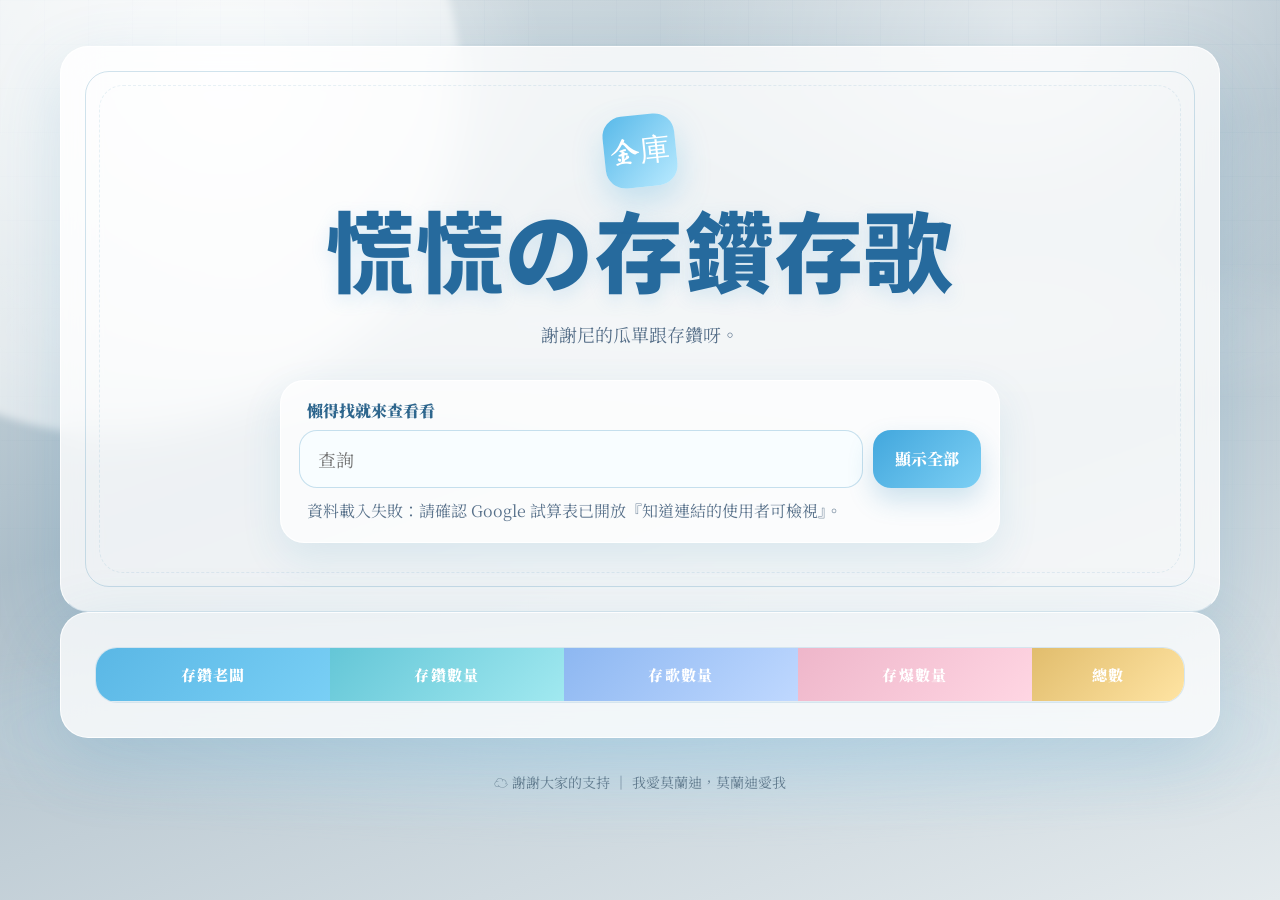
==== index.html @ 6838dc83 "Update index.html" ====
<!doctype html>
<html lang="zh-Hant">

<head>

 <meta charset="utf-8" />

 <meta name="viewport" content="width=device-width, initial-scale=1" />

 <title>慌慌の存鑽存</title>

 <meta name="description" content="慌慌の存鑽存歌查詢頁，只呈現 Google 試算表 A～E 欄資料。" />

 <link rel="preconnect" href="https://fonts.googleapis.com">

 <link rel="preconnect" href="https://fonts.gstatic.com" crossorigin>

 <link href="https://fonts.googleapis.com/css2?family=Ma+Shan+Zheng&family=Noto+Sans+TC:wght@500;700;900&family=Noto+Serif+TC:wght@500;700;900&display=swap" rel="stylesheet">
 <link rel="stylesheet" href="style.css" />
<link rel="icon" type="image/svg+xml" href='data:image/svg+xml,<svg xmlns="http://www.w3.org/2000/svg" viewBox="0 0 100 100"><text y="0.9em" font-size="90">🌸</text></svg>'>

</head>

<body>

 <div class="sky-glow"></div>

 <div class="mist mist-a"></div>

 <div class="mist mist-b"></div>

 <div class="floating-icons" aria-hidden="true">

 <span style="--x:8%; --delay:0s; --duration:13s;">☁️</span>

 <span style="--x:18%; --delay:2s; --duration:16s;"></span>
 <span style="--x:31%; --delay:5s; --duration:18s;">✦</span>

 <span style="--x:49%; --delay:1s; --duration:14s;"></span>

 <span style="--x:64%; --delay:4s; --duration:17s;">️</span>

 <span style="--x:80%; --delay:3s; --duration:15s;">☁️</span>

 <span style="--x:92%; --delay:6s; --duration:19s;">✧</span>

 </div>

 <main class="page-shell">

 <section class="hero panel">

 <div class="seal">金庫</div>

 <p class="eyebrow"></p>

 <h1>慌慌の存鑽存歌</h1>

 <p class="subtitle">謝謝尼的瓜單跟存鑽呀。</p>
 <div class="search-card" role="search">

 <label for="searchInput">懶得找就來查看看</label>

 <div class="search-row">

 <input id="searchInput" type="search" autocomplete="off" placeholder="查詢" />

 <button id="clearBtn" type="button">顯示全部</button>

 </div>

 <p id="resultText" class="result-text">資料載入中…</p>

 </div>

 </section>

 <section class="panel content-panel" aria-label="存鑽資料查詢結果">

 <div class="table-wrap">

 <table>

 <thead id="tableHead"></thead>

 <tbody id="tableBody"></tbody>

 </table>

 </div>
 </section>

 </main>

 <footer>

 <span>☁️ 謝謝大家的支持</span>

 <span>｜</span>

 <span>我愛莫蘭迪，莫蘭迪愛我</span>

 </footer>

 <script src="script.js"></script>

</body>

</html>
---- style.css ----
:root {
 --sky-50: #f4fbff;
 --sky-100: #e8f7ff;
 --sky-200: #c9ecff;
 --sky-300: #8ed6f7;
 --sky-500: #3da5d9;
 --ink: #27445c;
 --ink-soft: #58718a;
 --paper: rgba(255, 255, 255, 0.78);
 --paper-solid: #fbfdff;
 --line: rgba(85, 151, 189, 0.22);
 --shadow: 0 24px 70px rgba(61, 137, 180, 0.19);
 --radius: 28px;
}

* { box-sizing: border-box; }
html { scroll-behavior: smooth; }

body {
 margin: 0;
 min-height: 100vh;
 color: var(--ink);
 font-family: "Noto Serif TC", "DFKai-SB", "KaiTi", serif;
 background:
  radial-gradient(circle at 18% 10%, rgba(255,255,255,0.82), rgba(255,255,255,0) 24%),
  radial-gradient(circle at 80% 3%, rgba(255,255,255,0.58), rgba(255,255,255,0) 27%),
  linear-gradient(160deg, #dbe4e8 0%, #aebfca 42%, #e4eaed 100%);
 overflow-x: hidden;
}

body::before {
 content: "";
 position: fixed;
 inset: 0;
 pointer-events: none;
 background-image:
  linear-gradient(rgba(45, 111, 150, 0.05) 1px, transparent 1px),
  linear-gradient(90deg, rgba(45, 111, 150, 0.035) 1px, transparent 1px);
 background-size: 44px 44px;
 mask-image: linear-gradient(to bottom, rgba(0,0,0,0.55), transparent 78%);
}

.sky-glow {
 position: fixed;
 width: 54vw;
 height: 54vw;
 left: -18vw;
 top: -20vw;
 border-radius: 50%;
 background: rgba(255, 255, 255, 0.58);
 filter: blur(4px);
 pointer-events: none;
}

.mist {
 position: fixed;
 left: -15%;
 right: -15%;
 height: 220px;
 border-radius: 50%;
 pointer-events: none;
 filter: blur(10px);
 opacity: .55;
 animation: drift 18s ease-in-out infinite alternate;
}

.mist-a { top: 220px; background: radial-gradient(ellipse, rgba(255,255,255,.75), transparent 68%); }
.mist-b { bottom: 60px; background: radial-gradient(ellipse, rgba(189,232,255,.65), transparent 70%); animation-duration: 24s; }

@keyframes drift {
 from { transform: translateX(-3%) translateY(0); }
 to { transform: translateX(5%) translateY(-18px); }
}

.floating-icons {
 position: fixed;
 inset: 0;
 pointer-events: none;
 overflow: hidden;
 z-index: 1;
}

.floating-icons span {
 position: absolute;
 left: var(--x);
 bottom: -80px;
 font-size: clamp(22px, 3vw, 42px);
 opacity: .38;
 animation: floatUp var(--duration) linear infinite;
 animation-delay: var(--delay);
}

@keyframes floatUp {
 0% { transform: translateY(0) rotate(0deg); opacity: 0; }
 12% { opacity: .38; }
 70% { opacity: .34; }
 100% { transform: translateY(-115vh) rotate(28deg); opacity: 0; }
}

.page-shell {
 position: relative;
 z-index: 2;
 width: min(1160px, calc(100% - 32px));
 margin: 0 auto;
 padding: 46px 0 34px;
}

.panel {
 background: var(--paper);
 backdrop-filter: blur(18px);
 border: 1px solid rgba(255,255,255,.86);
 box-shadow: var(--shadow);
 border-radius: var(--radius);
}

.hero {
 min-height: 390px;
 padding: clamp(30px, 6vw, 68px);
 position: relative;
 overflow: hidden;
 text-align: center;
 border-bottom: 1px solid rgba(38, 123, 177, .13);
}

.hero::before,
.hero::after {
 content: "";
 position: absolute;
 inset: 24px;
 border: 1px solid rgba(65, 139, 181, .24);
 border-radius: 24px;
 pointer-events: none;
}

.hero::after {
 inset: 38px;
 border-style: dashed;
 opacity: .5;
}

.seal {
 width: 72px;
 height: 72px;
 margin: 0 auto 12px;
 display: grid;
 place-items: center;
 border-radius: 20px;
 background: linear-gradient(135deg, #58b9e9, #b9eaff);
 color: #fff;
 font-family: "Ma Shan Zheng", "DFKai-SB", serif;
 font-size: 30px;
 box-shadow: 0 14px 32px rgba(61, 165, 217, .26);
 transform: rotate(-6deg);
}

.eyebrow {
 margin: 0 0 10px;
 letter-spacing: .18em;
 text-transform: uppercase;
 font-size: 12px;
 color: #4b91bd;
 font-weight: 700;
}

h1, h2 {
 margin: 0;
 font-family: "Noto Sans TC", "Noto Serif TC", "Microsoft JhengHei", sans-serif;
 letter-spacing: .03em;
 font-weight: 800;
}

h1 {
 font-size: clamp(42px, 7.6vw, 88px);
 line-height: 1.12;
 color: #266a9d;
 font-weight: 900;
 letter-spacing: .02em;
 text-shadow: 0 6px 18px rgba(77, 159, 210, .18);
}

h2 { font-size: clamp(32px, 4vw, 52px); color: #2d719d; }

.subtitle {
 margin: 20px auto 0;
 max-width: 680px;
 color: var(--ink-soft);
 font-size: 18px;
 line-height: 1.8;
}

.search-card {
 width: min(720px, 100%);
 margin: 30px auto 0;
 padding: 18px;
 border-radius: 24px;
 background: rgba(255, 255, 255, .72);
 border: 1px solid rgba(255, 255, 255, .9);
 box-shadow: 0 15px 40px rgba(49, 136, 185, .12);
 text-align: left;
}

.search-card label {
 display: block;
 margin: 0 0 8px 8px;
 font-weight: 900;
 color: #2e668d;
}

.search-row {
 display: grid;
 grid-template-columns: 1fr auto;
 gap: 10px;
}

input[type="search"] {
 width: 100%;
 border: 1px solid rgba(65, 145, 190, .28);
 background: rgba(248, 253, 255, .94);
 color: var(--ink);
 font: inherit;
 font-size: 18px;
 border-radius: 18px;
 padding: 15px 18px;
 outline: none;
 transition: .2s ease;
}

input[type="search"]:focus {
 border-color: rgba(33, 132, 193, .72);
 box-shadow: 0 0 0 4px rgba(96, 184, 235, .20);
}

button {
 border: 0;
 border-radius: 18px;
 padding: 0 22px;
 font: inherit;
 font-weight: 900;
 color: white;
 cursor: pointer;
 background: linear-gradient(135deg, #42a7dd, #7ccff4);
 box-shadow: 0 12px 26px rgba(38, 130, 184, .22);
 transition: transform .2s ease, box-shadow .2s ease;
}

button:hover { transform: translateY(-2px); box-shadow: 0 16px 32px rgba(38, 130, 184, .28); }

.result-text { margin: 10px 8px 0; color: var(--ink-soft); line-height: 1.6; }

.sheet-actions {
 margin: 8px 8px 0;
 color: var(--ink-soft);
 line-height: 1.6;
 font-size: 15px;
}

.sheet-actions a {
 color: #1f79b0;
 font-weight: 900;
 text-decoration: none;
 border-bottom: 1px solid rgba(31, 121, 176, .35);
}
.sheet-actions a:hover { border-bottom-color: rgba(31, 121, 176, .9); }

.summary-grid {
 display: grid;
 grid-template-columns: repeat(5, 1fr);
 gap: 14px;
 margin: 18px 0;
}

.summary-card {
 position: relative;
 overflow: hidden;
 padding: 20px 18px;
 border-radius: 24px;
 background: rgba(255, 255, 255, .72);
 border: 1px solid rgba(255,255,255,.9);
 box-shadow: 0 16px 46px rgba(61, 137, 180, .13);
}

.summary-card::after {
 content: "";
 position: absolute;
 width: 82px;
 height: 82px;
 right: -22px;
 top: -28px;
 background: var(--accent, #c9ecff);
 border-radius: 50%;
 opacity: .38;
}

.summary-card .label { color: var(--ink-soft); font-size: 13px; font-weight: 900; }
.summary-card .value { margin-top: 6px; font-size: clamp(24px, 3vw, 34px); font-weight: 900; color: #225e8e; }

.content-panel { padding: clamp(20px, 4vw, 34px); }

.section-head {
 display: flex;
 align-items: end;
 justify-content: space-between;
 gap: 20px;
 margin-bottom: 20px;
}
.source-note { color: var(--ink-soft); margin: 0; }

.table-wrap {
 overflow-x: auto;
 border-radius: 22px;
 border: 1px solid var(--line);
 background: rgba(255,255,255,.58);
}

table {
 width: 100%;
 border-collapse: collapse;
 min-width: 760px;
}

th, td {
 padding: 16px 14px;
 text-align: center;
 border-bottom: 1px solid rgba(72, 139, 180, .13);
}

th {
 font-size: 15px;
 letter-spacing: .08em;
 color: #fff;
 font-weight: 900;
 white-space: nowrap;
}
td { font-size: 17px; color: #2d4d65; }

tbody tr:hover { background: rgba(231, 248, 255, .58); }

.col-name { background: linear-gradient(135deg, #5ab7e5, #79cff5); }
.col-diamond { background: linear-gradient(135deg, #64c6d7, #a1e9f0); }
.col-song { background: linear-gradient(135deg, #8db7f1, #bfd8ff); }
.col-bomb { background: linear-gradient(135deg, #eeb6ca, #ffd6e3); }
.col-total { background: linear-gradient(135deg, #e1bd6d, #ffe4a3); }

.name-cell { font-weight: 900; color: #205b84; }
.empty-state {
 grid-column: 1 / -1;
 text-align: center;
 padding: 36px 16px;
 color: var(--ink-soft);
 border: 1px dashed rgba(64, 142, 190, .35);
 border-radius: 24px;
 background: rgba(255,255,255,.45);
}

footer {
 position: relative;
 z-index: 2;
 width: min(1160px, calc(100% - 32px));
 margin: 0 auto 30px;
 text-align: center;
 color: rgba(39, 68, 92, .62);
 font-size: 14px;
}

@media (max-width: 920px) {
 .summary-grid { grid-template-columns: repeat(2, 1fr); }
 .section-head { align-items: flex-start; flex-direction: column; }
}

@media (max-width: 640px) {
 .page-shell { width: min(100% - 20px, 1160px); padding-top: 18px; }
 .hero { padding: 28px 18px; }
 .search-row { grid-template-columns: 1fr; }
 button { min-height: 52px; }
 .summary-grid { grid-template-columns: 1fr; }
 th, td { padding: 13px 10px; }
}

/* 增加更多漂浮圖示效果 */
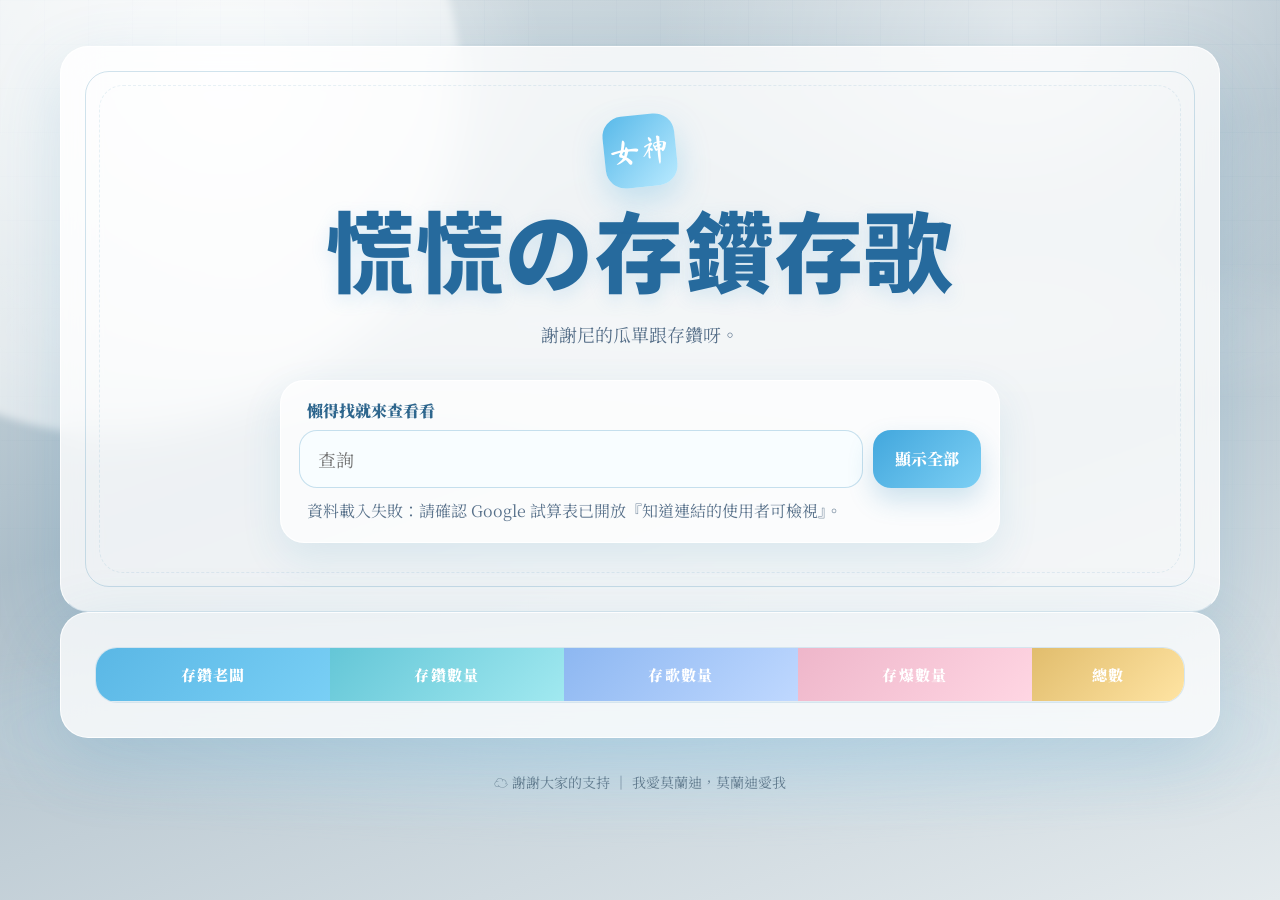
==== commit c1179bca: "Update index.html" ====
--- a/index.html
+++ b/index.html
@@ -7,7 +7,7 @@
 
  <meta name="viewport" content="width=device-width, initial-scale=1" />
 
- <title>慌慌の存鑽存</title>
+ <title>慌慌の存鑽與存歌</title>
 
  <meta name="description" content="慌慌の存鑽存歌查詢頁，只呈現 Google 試算表 A～E 欄資料。" />
 
@@ -50,7 +50,7 @@
 
  <section class="hero panel">
 
- <div class="seal">金庫</div>
+ <div class="seal">女神</div>
 
  <p class="eyebrow"></p>
 
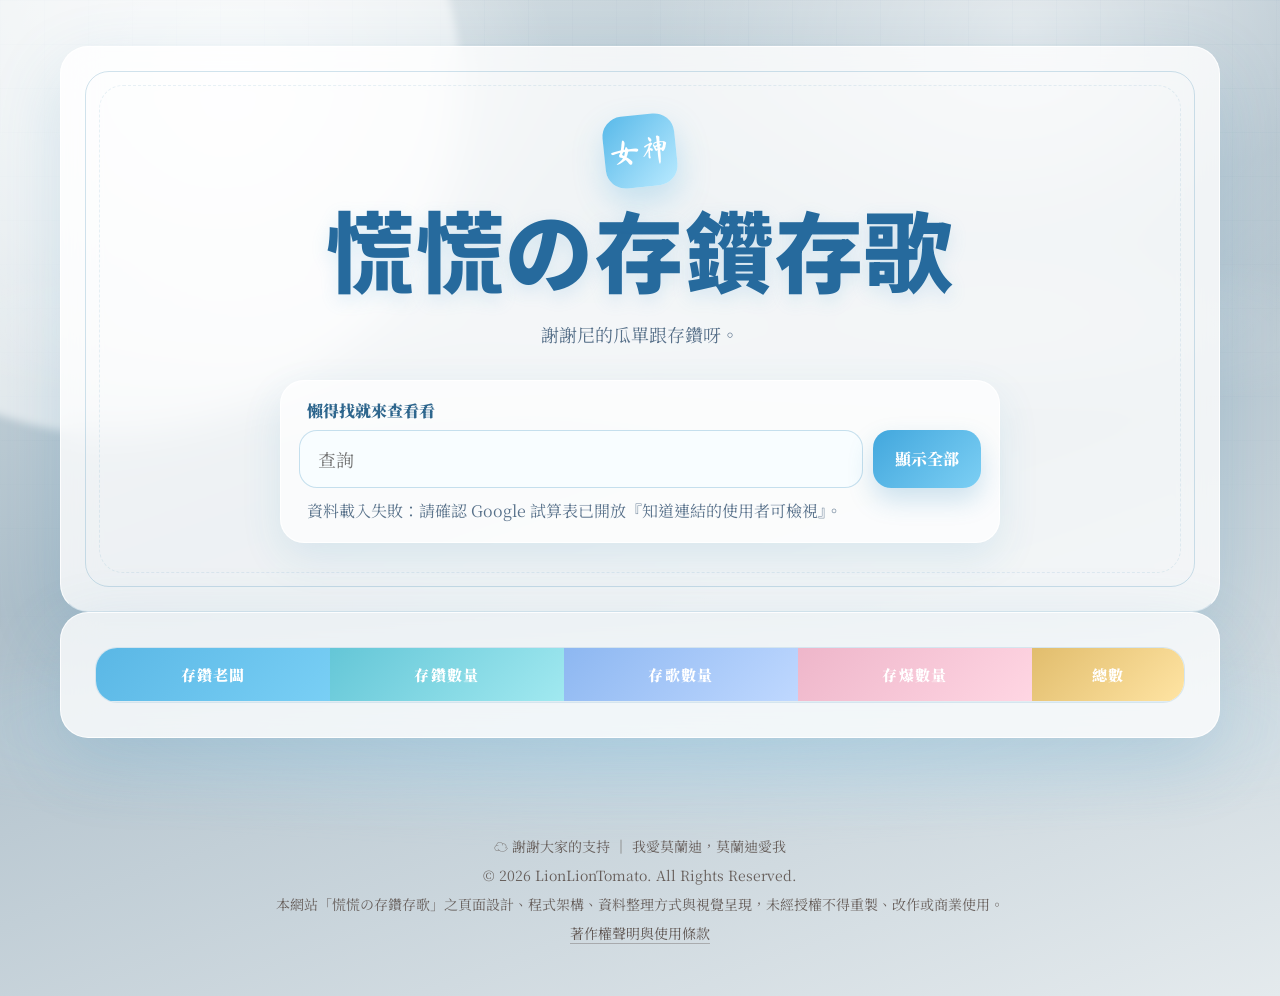
==== commit c10543e8: "Update index.html" ====
--- a/index.html
+++ b/index.html
@@ -2,108 +2,99 @@
 <html lang="zh-Hant">
 
 <head>
+  <meta charset="utf-8" />
+  <meta name="viewport" content="width=device-width, initial-scale=1" />
+  <title>慌慌の存鑽與存歌</title>
+  <meta name="description" content="慌慌の存鑽存歌查詢頁，只呈現 Google 試算表 A～E 欄資料。" />
 
- <meta charset="utf-8" />
+  <link rel="preconnect" href="https://fonts.googleapis.com">
+  <link rel="preconnect" href="https://fonts.gstatic.com" crossorigin>
+  <link href="https://fonts.googleapis.com/css2?family=Ma+Shan+Zheng&family=Noto+Sans+TC:wght@500;700;900&family=Noto+Serif+TC:wght@500;700;900&display=swap" rel="stylesheet">
+  <link rel="stylesheet" href="style.css" />
+  <link rel="icon" type="image/svg+xml" href='data:image/svg+xml,<svg xmlns="http://www.w3.org/2000/svg" viewBox="0 0 100 100"><text y="0.9em" font-size="90">🌸</text></svg>'>
 
- <meta name="viewport" content="width=device-width, initial-scale=1" />
+  <style>
+    .site-footer{
+      position:relative;
+      z-index:2;
+      max-width:980px;
+      margin:36px auto 24px;
+      padding:22px 18px;
+      text-align:center;
+      font-family:"Noto Serif TC","Noto Sans TC",serif;
+      color:rgba(92,82,78,.9);
+      font-size:14px;
+      line-height:1.8;
+    }
 
- <title>慌慌の存鑽與存歌</title>
+    .site-footer p{
+      margin:4px 0;
+    }
 
- <meta name="description" content="慌慌の存鑽存歌查詢頁，只呈現 Google 試算表 A～E 欄資料。" />
+    .site-footer a{
+      color:rgba(92,82,78,.98);
+      text-decoration:none;
+      border-bottom:1px solid rgba(92,82,78,.35);
+    }
 
- <link rel="preconnect" href="https://fonts.googleapis.com">
-
- <link rel="preconnect" href="https://fonts.gstatic.com" crossorigin>
-
- <link href="https://fonts.googleapis.com/css2?family=Ma+Shan+Zheng&family=Noto+Sans+TC:wght@500;700;900&family=Noto+Serif+TC:wght@500;700;900&display=swap" rel="stylesheet">
- <link rel="stylesheet" href="style.css" />
-<link rel="icon" type="image/svg+xml" href='data:image/svg+xml,<svg xmlns="http://www.w3.org/2000/svg" viewBox="0 0 100 100"><text y="0.9em" font-size="90">🌸</text></svg>'>
-
+    .site-footer a:hover{
+      opacity:.75;
+    }
+  </style>
 </head>
 
 <body>
+  <div class="sky-glow"></div>
+  <div class="mist mist-a"></div>
+  <div class="mist mist-b"></div>
 
- <div class="sky-glow"></div>
+  <div class="floating-icons" aria-hidden="true">
+    <span style="--x:8%; --delay:0s; --duration:13s;">☁️</span>
+    <span style="--x:18%; --delay:2s; --duration:16s;">🌸</span>
+    <span style="--x:31%; --delay:5s; --duration:18s;">✦</span>
+    <span style="--x:49%; --delay:1s; --duration:14s;">♡</span>
+    <span style="--x:64%; --delay:4s; --duration:17s;">☁️</span>
+    <span style="--x:80%; --delay:3s; --duration:15s;">☁️</span>
+    <span style="--x:92%; --delay:6s; --duration:19s;">✧</span>
+  </div>
 
- <div class="mist mist-a"></div>
+  <main class="page-shell">
+    <section class="hero panel">
+      <div class="seal">女神</div>
+      <p class="eyebrow"></p>
+      <h1>慌慌の存鑽存歌</h1>
+      <p class="subtitle">謝謝尼的瓜單跟存鑽呀。</p>
 
- <div class="mist mist-b"></div>
+      <div class="search-card" role="search">
+        <label for="searchInput">懶得找就來查看看</label>
 
- <div class="floating-icons" aria-hidden="true">
+        <div class="search-row">
+          <input id="searchInput" type="search" autocomplete="off" placeholder="查詢" />
+          <button id="clearBtn" type="button">顯示全部</button>
+        </div>
 
- <span style="--x:8%; --delay:0s; --duration:13s;">☁️</span>
+        <p id="resultText" class="result-text">資料載入中…</p>
+      </div>
+    </section>
 
- <span style="--x:18%; --delay:2s; --duration:16s;"></span>
- <span style="--x:31%; --delay:5s; --duration:18s;">✦</span>
+    <section class="panel content-panel" aria-label="存鑽資料查詢結果">
+      <div class="table-wrap">
+        <table>
+          <thead id="tableHead"></thead>
+          <tbody id="tableBody"></tbody>
+        </table>
+      </div>
+    </section>
+  </main>
 
- <span style="--x:49%; --delay:1s; --duration:14s;"></span>
+  <footer class="site-footer">
+    <p>☁️ 謝謝大家的支持 ｜ 我愛莫蘭迪，莫蘭迪愛我</p>
+    <p>© 2026 LionLionTomato. All Rights Reserved.</p>
+    <p>本網站「慌慌の存鑽存歌」之頁面設計、程式架構、資料整理方式與視覺呈現，未經授權不得重製、改作或商業使用。</p>
+    <p><a href="copyright.html">著作權聲明與使用條款</a></p>
+  </footer>
 
- <span style="--x:64%; --delay:4s; --duration:17s;">️</span>
-
- <span style="--x:80%; --delay:3s; --duration:15s;">☁️</span>
-
- <span style="--x:92%; --delay:6s; --duration:19s;">✧</span>
-
- </div>
-
- <main class="page-shell">
-
- <section class="hero panel">
-
- <div class="seal">女神</div>
-
- <p class="eyebrow"></p>
-
- <h1>慌慌の存鑽存歌</h1>
-
- <p class="subtitle">謝謝尼的瓜單跟存鑽呀。</p>
- <div class="search-card" role="search">
-
- <label for="searchInput">懶得找就來查看看</label>
-
- <div class="search-row">
-
- <input id="searchInput" type="search" autocomplete="off" placeholder="查詢" />
-
- <button id="clearBtn" type="button">顯示全部</button>
-
- </div>
-
- <p id="resultText" class="result-text">資料載入中…</p>
-
- </div>
-
- </section>
-
- <section class="panel content-panel" aria-label="存鑽資料查詢結果">
-
- <div class="table-wrap">
-
- <table>
-
- <thead id="tableHead"></thead>
-
- <tbody id="tableBody"></tbody>
-
- </table>
-
- </div>
- </section>
-
- </main>
-
- <footer>
-
- <span>☁️ 謝謝大家的支持</span>
-
- <span>｜</span>
-
- <span>我愛莫蘭迪，莫蘭迪愛我</span>
-
- </footer>
-
- <script src="script.js"></script>
-
+  <script src="script.js"></script>
 </body>
 
 </html>
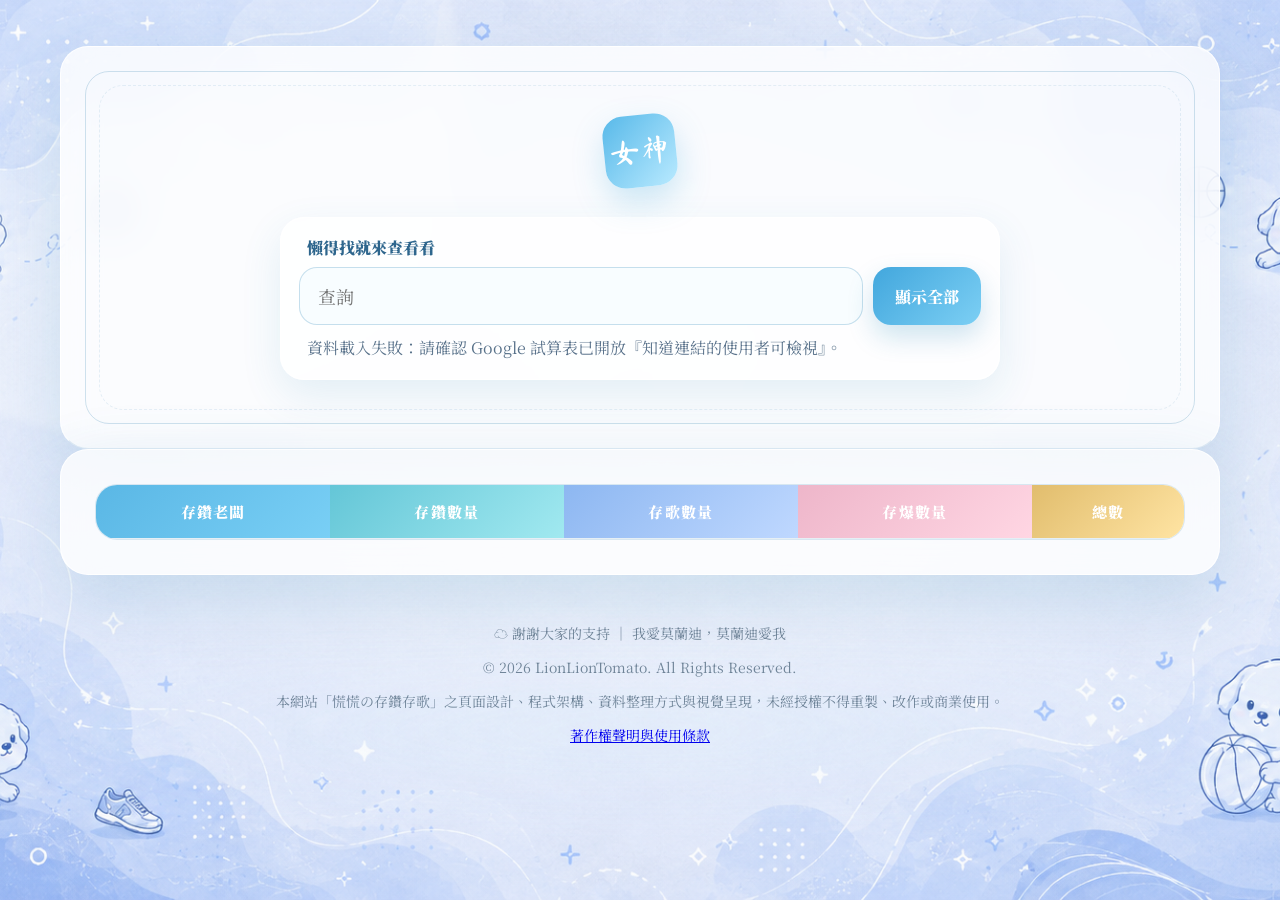
==== commit 1e820d20: "Update index.html" ====
--- a/index.html
+++ b/index.html
@@ -4,43 +4,14 @@
 <head>
   <meta charset="utf-8" />
   <meta name="viewport" content="width=device-width, initial-scale=1" />
-  <title>慌慌の存鑽與存歌</title>
+  <title>Loading...</title>
   <meta name="description" content="慌慌の存鑽存歌查詢頁，只呈現 Google 試算表 A～E 欄資料。" />
 
   <link rel="preconnect" href="https://fonts.googleapis.com">
   <link rel="preconnect" href="https://fonts.gstatic.com" crossorigin>
   <link href="https://fonts.googleapis.com/css2?family=Ma+Shan+Zheng&family=Noto+Sans+TC:wght@500;700;900&family=Noto+Serif+TC:wght@500;700;900&display=swap" rel="stylesheet">
-  <link rel="stylesheet" href="style.css" />
+  <link rel="stylesheet" href="style.css?v=20260625c" />
   <link rel="icon" type="image/svg+xml" href='data:image/svg+xml,<svg xmlns="http://www.w3.org/2000/svg" viewBox="0 0 100 100"><text y="0.9em" font-size="90">🌸</text></svg>'>
-
-  <style>
-    .site-footer{
-      position:relative;
-      z-index:2;
-      max-width:980px;
-      margin:36px auto 24px;
-      padding:22px 18px;
-      text-align:center;
-      font-family:"Noto Serif TC","Noto Sans TC",serif;
-      color:rgba(92,82,78,.9);
-      font-size:14px;
-      line-height:1.8;
-    }
-
-    .site-footer p{
-      margin:4px 0;
-    }
-
-    .site-footer a{
-      color:rgba(92,82,78,.98);
-      text-decoration:none;
-      border-bottom:1px solid rgba(92,82,78,.35);
-    }
-
-    .site-footer a:hover{
-      opacity:.75;
-    }
-  </style>
 </head>
 
 <body>
@@ -62,8 +33,9 @@
     <section class="hero panel">
       <div class="seal">女神</div>
       <p class="eyebrow"></p>
-      <h1>慌慌の存鑽存歌</h1>
-      <p class="subtitle">謝謝尼的瓜單跟存鑽呀。</p>
+
+      <h1 id="siteTitle"></h1>
+      <p id="siteSubtitle" class="subtitle"></p>
 
       <div class="search-card" role="search">
         <label for="searchInput">懶得找就來查看看</label>
@@ -94,7 +66,7 @@
     <p><a href="copyright.html">著作權聲明與使用條款</a></p>
   </footer>
 
-  <script src="script.js"></script>
+  <script src="script.js?v=20260625c"></script>
 </body>
 
 </html>
--- a/style.css
+++ b/style.css
@@ -21,23 +21,22 @@
  min-height: 100vh;
  color: var(--ink);
  font-family: "Noto Serif TC", "DFKai-SB", "KaiTi", serif;
+ overflow-x: hidden;
+ position: relative;
+
+ /* 電腦版背景：莫蘭迪藍＋運動小狗背景 */
  background:
-  radial-gradient(circle at 18% 10%, rgba(255,255,255,0.82), rgba(255,255,255,0) 24%),
-  radial-gradient(circle at 80% 3%, rgba(255,255,255,0.58), rgba(255,255,255,0) 27%),
-  linear-gradient(160deg, #dbe4e8 0%, #aebfca 42%, #e4eaed 100%);
- overflow-x: hidden;
-}
-
+  linear-gradient(rgba(218, 229, 238, 0.08), rgba(218, 229, 238, 0.08)),
+  url("./bg-desktop.png");
+ background-size: cover;
+ background-position: center center;
+ background-repeat: no-repeat;
+ background-attachment: fixed;
+}
+
+/* 原本格線背景關掉，避免和圖片背景重疊 */
 body::before {
- content: "";
- position: fixed;
- inset: 0;
- pointer-events: none;
- background-image:
-  linear-gradient(rgba(45, 111, 150, 0.05) 1px, transparent 1px),
-  linear-gradient(90deg, rgba(45, 111, 150, 0.035) 1px, transparent 1px);
- background-size: 44px 44px;
- mask-image: linear-gradient(to bottom, rgba(0,0,0,0.55), transparent 78%);
+ display: none;
 }
 
 .sky-glow {
@@ -47,7 +46,7 @@
  left: -18vw;
  top: -20vw;
  border-radius: 50%;
- background: rgba(255, 255, 255, 0.58);
+ background: rgba(255, 255, 255, 0.28);
  filter: blur(4px);
  pointer-events: none;
 }
@@ -60,12 +59,12 @@
  border-radius: 50%;
  pointer-events: none;
  filter: blur(10px);
- opacity: .55;
+ opacity: .28;
  animation: drift 18s ease-in-out infinite alternate;
 }
 
-.mist-a { top: 220px; background: radial-gradient(ellipse, rgba(255,255,255,.75), transparent 68%); }
-.mist-b { bottom: 60px; background: radial-gradient(ellipse, rgba(189,232,255,.65), transparent 70%); animation-duration: 24s; }
+.mist-a { top: 220px; background: radial-gradient(ellipse, rgba(255,255,255,.35), transparent 68%); }
+.mist-b { bottom: 60px; background: radial-gradient(ellipse, rgba(189,232,255,.32), transparent 70%); animation-duration: 24s; }
 
 @keyframes drift {
  from { transform: translateX(-3%) translateY(0); }
@@ -85,15 +84,15 @@
  left: var(--x);
  bottom: -80px;
  font-size: clamp(22px, 3vw, 42px);
- opacity: .38;
+ opacity: .24;
  animation: floatUp var(--duration) linear infinite;
  animation-delay: var(--delay);
 }
 
 @keyframes floatUp {
  0% { transform: translateY(0) rotate(0deg); opacity: 0; }
- 12% { opacity: .38; }
- 70% { opacity: .34; }
+ 12% { opacity: .24; }
+ 70% { opacity: .22; }
  100% { transform: translateY(-115vh) rotate(28deg); opacity: 0; }
 }
 
@@ -260,6 +259,7 @@
  text-decoration: none;
  border-bottom: 1px solid rgba(31, 121, 176, .35);
 }
+
 .sheet-actions a:hover { border-bottom-color: rgba(31, 121, 176, .9); }
 
 .summary-grid {
@@ -303,6 +303,7 @@
  gap: 20px;
  margin-bottom: 20px;
 }
+
 .source-note { color: var(--ink-soft); margin: 0; }
 
 .table-wrap {
@@ -331,6 +332,7 @@
  font-weight: 900;
  white-space: nowrap;
 }
+
 td { font-size: 17px; color: #2d4d65; }
 
 tbody tr:hover { background: rgba(231, 248, 255, .58); }
@@ -342,6 +344,7 @@
 .col-total { background: linear-gradient(135deg, #e1bd6d, #ffe4a3); }
 
 .name-cell { font-weight: 900; color: #205b84; }
+
 .empty-state {
  grid-column: 1 / -1;
  text-align: center;
@@ -368,6 +371,17 @@
 }
 
 @media (max-width: 640px) {
+ body {
+  /* 手機版背景 */
+  background:
+   linear-gradient(rgba(218, 229, 238, 0.08), rgba(218, 229, 238, 0.08)),
+   url("./bg-mobile.png");
+  background-size: cover;
+  background-position: center top;
+  background-repeat: no-repeat;
+  background-attachment: scroll;
+ }
+
  .page-shell { width: min(100% - 20px, 1160px); padding-top: 18px; }
  .hero { padding: 28px 18px; }
  .search-row { grid-template-columns: 1fr; }
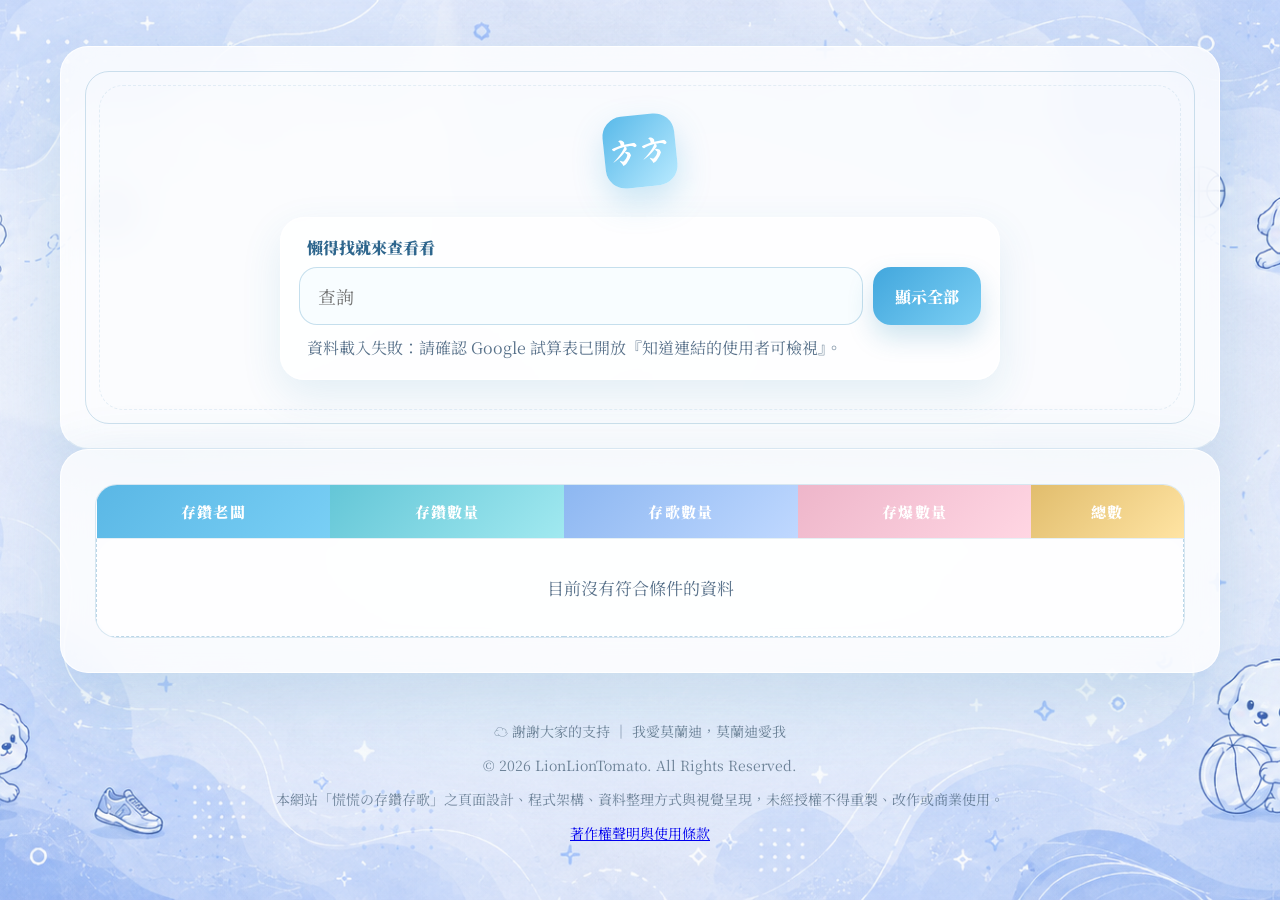
==== commit be63a0a9: "Update index.html" ====
--- a/index.html
+++ b/index.html
@@ -31,7 +31,7 @@
 
   <main class="page-shell">
     <section class="hero panel">
-      <div class="seal">女神</div>
+      <div class="seal">方方</div>
       <p class="eyebrow"></p>
 
       <h1 id="siteTitle"></h1>
--- a/style.css
+++ b/style.css
@@ -1,393 +1,494 @@
 :root {
- --sky-50: #f4fbff;
- --sky-100: #e8f7ff;
- --sky-200: #c9ecff;
- --sky-300: #8ed6f7;
- --sky-500: #3da5d9;
- --ink: #27445c;
- --ink-soft: #58718a;
- --paper: rgba(255, 255, 255, 0.78);
- --paper-solid: #fbfdff;
- --line: rgba(85, 151, 189, 0.22);
- --shadow: 0 24px 70px rgba(61, 137, 180, 0.19);
- --radius: 28px;
-}
-
-* { box-sizing: border-box; }
-html { scroll-behavior: smooth; }
+  --sky-50: #f4fbff;
+  --sky-100: #e8f7ff;
+  --sky-200: #c9ecff;
+  --sky-300: #8ed6f7;
+  --sky-500: #3da5d9;
+  --ink: #27445c;
+  --ink-soft: #58718a;
+  --paper: rgba(255, 255, 255, 0.78);
+  --paper-solid: #fbfdff;
+  --line: rgba(85, 151, 189, 0.22);
+  --shadow: 0 24px 70px rgba(61, 137, 180, 0.19);
+  --radius: 28px;
+}
+
+* {
+  box-sizing: border-box;
+}
+
+html {
+  scroll-behavior: smooth;
+}
 
 body {
- margin: 0;
- min-height: 100vh;
- color: var(--ink);
- font-family: "Noto Serif TC", "DFKai-SB", "KaiTi", serif;
- overflow-x: hidden;
- position: relative;
-
- /* 電腦版背景：莫蘭迪藍＋運動小狗背景 */
- background:
-  linear-gradient(rgba(218, 229, 238, 0.08), rgba(218, 229, 238, 0.08)),
-  url("./bg-desktop.png");
- background-size: cover;
- background-position: center center;
- background-repeat: no-repeat;
- background-attachment: fixed;
-}
-
-/* 原本格線背景關掉，避免和圖片背景重疊 */
+  margin: 0;
+  min-height: 100vh;
+  color: var(--ink);
+  font-family: "Noto Serif TC", "DFKai-SB", "KaiTi", serif;
+  overflow-x: hidden;
+  position: relative;
+  background:
+    linear-gradient(rgba(218, 229, 238, 0.08), rgba(218, 229, 238, 0.08)),
+    url("./bg-desktop.png");
+  background-size: cover;
+  background-position: center center;
+  background-repeat: no-repeat;
+  background-attachment: fixed;
+}
+
 body::before {
- display: none;
+  display: none;
 }
 
 .sky-glow {
- position: fixed;
- width: 54vw;
- height: 54vw;
- left: -18vw;
- top: -20vw;
- border-radius: 50%;
- background: rgba(255, 255, 255, 0.28);
- filter: blur(4px);
- pointer-events: none;
+  position: fixed;
+  width: 54vw;
+  height: 54vw;
+  left: -18vw;
+  top: -20vw;
+  border-radius: 50%;
+  background: rgba(255, 255, 255, 0.28);
+  filter: blur(4px);
+  pointer-events: none;
 }
 
 .mist {
- position: fixed;
- left: -15%;
- right: -15%;
- height: 220px;
- border-radius: 50%;
- pointer-events: none;
- filter: blur(10px);
- opacity: .28;
- animation: drift 18s ease-in-out infinite alternate;
-}
-
-.mist-a { top: 220px; background: radial-gradient(ellipse, rgba(255,255,255,.35), transparent 68%); }
-.mist-b { bottom: 60px; background: radial-gradient(ellipse, rgba(189,232,255,.32), transparent 70%); animation-duration: 24s; }
+  position: fixed;
+  left: -15%;
+  right: -15%;
+  height: 220px;
+  border-radius: 50%;
+  pointer-events: none;
+  filter: blur(10px);
+  opacity: 0.28;
+  animation: drift 18s ease-in-out infinite alternate;
+}
+
+.mist-a {
+  top: 220px;
+  background: radial-gradient(ellipse, rgba(255, 255, 255, 0.35), transparent 68%);
+}
+
+.mist-b {
+  bottom: 60px;
+  background: radial-gradient(ellipse, rgba(189, 232, 255, 0.32), transparent 70%);
+  animation-duration: 24s;
+}
 
 @keyframes drift {
- from { transform: translateX(-3%) translateY(0); }
- to { transform: translateX(5%) translateY(-18px); }
+  from {
+    transform: translateX(-3%) translateY(0);
+  }
+
+  to {
+    transform: translateX(5%) translateY(-18px);
+  }
 }
 
 .floating-icons {
- position: fixed;
- inset: 0;
- pointer-events: none;
- overflow: hidden;
- z-index: 1;
+  position: fixed;
+  inset: 0;
+  pointer-events: none;
+  overflow: hidden;
+  z-index: 1;
 }
 
 .floating-icons span {
- position: absolute;
- left: var(--x);
- bottom: -80px;
- font-size: clamp(22px, 3vw, 42px);
- opacity: .24;
- animation: floatUp var(--duration) linear infinite;
- animation-delay: var(--delay);
+  position: absolute;
+  left: var(--x);
+  bottom: -80px;
+  font-size: clamp(22px, 3vw, 42px);
+  opacity: 0.24;
+  animation: floatUp var(--duration) linear infinite;
+  animation-delay: var(--delay);
 }
 
 @keyframes floatUp {
- 0% { transform: translateY(0) rotate(0deg); opacity: 0; }
- 12% { opacity: .24; }
- 70% { opacity: .22; }
- 100% { transform: translateY(-115vh) rotate(28deg); opacity: 0; }
+  0% {
+    transform: translateY(0) rotate(0deg);
+    opacity: 0;
+  }
+
+  12% {
+    opacity: 0.24;
+  }
+
+  70% {
+    opacity: 0.22;
+  }
+
+  100% {
+    transform: translateY(-115vh) rotate(28deg);
+    opacity: 0;
+  }
 }
 
 .page-shell {
- position: relative;
- z-index: 2;
- width: min(1160px, calc(100% - 32px));
- margin: 0 auto;
- padding: 46px 0 34px;
+  position: relative;
+  z-index: 2;
+  width: min(1160px, calc(100% - 32px));
+  margin: 0 auto;
+  padding: 46px 0 34px;
 }
 
 .panel {
- background: var(--paper);
- backdrop-filter: blur(18px);
- border: 1px solid rgba(255,255,255,.86);
- box-shadow: var(--shadow);
- border-radius: var(--radius);
+  background: var(--paper);
+  backdrop-filter: blur(18px);
+  border: 1px solid rgba(255, 255, 255, 0.86);
+  box-shadow: var(--shadow);
+  border-radius: var(--radius);
 }
 
 .hero {
- min-height: 390px;
- padding: clamp(30px, 6vw, 68px);
- position: relative;
- overflow: hidden;
- text-align: center;
- border-bottom: 1px solid rgba(38, 123, 177, .13);
+  min-height: 390px;
+  padding: clamp(30px, 6vw, 68px);
+  position: relative;
+  overflow: hidden;
+  text-align: center;
+  border-bottom: 1px solid rgba(38, 123, 177, 0.13);
 }
 
 .hero::before,
 .hero::after {
- content: "";
- position: absolute;
- inset: 24px;
- border: 1px solid rgba(65, 139, 181, .24);
- border-radius: 24px;
- pointer-events: none;
+  content: "";
+  position: absolute;
+  inset: 24px;
+  border: 1px solid rgba(65, 139, 181, 0.24);
+  border-radius: 24px;
+  pointer-events: none;
 }
 
 .hero::after {
- inset: 38px;
- border-style: dashed;
- opacity: .5;
+  inset: 38px;
+  border-style: dashed;
+  opacity: 0.5;
 }
 
 .seal {
- width: 72px;
- height: 72px;
- margin: 0 auto 12px;
- display: grid;
- place-items: center;
- border-radius: 20px;
- background: linear-gradient(135deg, #58b9e9, #b9eaff);
- color: #fff;
- font-family: "Ma Shan Zheng", "DFKai-SB", serif;
- font-size: 30px;
- box-shadow: 0 14px 32px rgba(61, 165, 217, .26);
- transform: rotate(-6deg);
+  width: 72px;
+  height: 72px;
+  margin: 0 auto 12px;
+  display: grid;
+  place-items: center;
+  border-radius: 20px;
+  background: linear-gradient(135deg, #58b9e9, #b9eaff);
+  color: #fff;
+  font-family: "Ma Shan Zheng", "DFKai-SB", serif;
+  font-size: 30px;
+  box-shadow: 0 14px 32px rgba(61, 165, 217, 0.26);
+  transform: rotate(-6deg);
 }
 
 .eyebrow {
- margin: 0 0 10px;
- letter-spacing: .18em;
- text-transform: uppercase;
- font-size: 12px;
- color: #4b91bd;
- font-weight: 700;
-}
-
-h1, h2 {
- margin: 0;
- font-family: "Noto Sans TC", "Noto Serif TC", "Microsoft JhengHei", sans-serif;
- letter-spacing: .03em;
- font-weight: 800;
+  margin: 0 0 10px;
+  letter-spacing: 0.18em;
+  text-transform: uppercase;
+  font-size: 12px;
+  color: #4b91bd;
+  font-weight: 700;
+}
+
+h1,
+h2 {
+  margin: 0;
+  font-family: "Noto Sans TC", "Noto Serif TC", "Microsoft JhengHei", sans-serif;
+  letter-spacing: 0.03em;
+  font-weight: 800;
 }
 
 h1 {
- font-size: clamp(42px, 7.6vw, 88px);
- line-height: 1.12;
- color: #266a9d;
- font-weight: 900;
- letter-spacing: .02em;
- text-shadow: 0 6px 18px rgba(77, 159, 210, .18);
-}
-
-h2 { font-size: clamp(32px, 4vw, 52px); color: #2d719d; }
+  font-size: clamp(42px, 7.6vw, 88px);
+  line-height: 1.12;
+  color: #266a9d;
+  font-weight: 900;
+  letter-spacing: 0.02em;
+  text-shadow: 0 6px 18px rgba(77, 159, 210, 0.18);
+}
+
+h2 {
+  font-size: clamp(32px, 4vw, 52px);
+  color: #2d719d;
+}
 
 .subtitle {
- margin: 20px auto 0;
- max-width: 680px;
- color: var(--ink-soft);
- font-size: 18px;
- line-height: 1.8;
+  margin: 20px auto 0;
+  max-width: 680px;
+  color: var(--ink-soft);
+  font-size: 18px;
+  line-height: 1.8;
 }
 
 .search-card {
- width: min(720px, 100%);
- margin: 30px auto 0;
- padding: 18px;
- border-radius: 24px;
- background: rgba(255, 255, 255, .72);
- border: 1px solid rgba(255, 255, 255, .9);
- box-shadow: 0 15px 40px rgba(49, 136, 185, .12);
- text-align: left;
+  width: min(720px, 100%);
+  margin: 30px auto 0;
+  padding: 18px;
+  border-radius: 24px;
+  background: rgba(255, 255, 255, 0.72);
+  border: 1px solid rgba(255, 255, 255, 0.9);
+  box-shadow: 0 15px 40px rgba(49, 136, 185, 0.12);
+  text-align: left;
 }
 
 .search-card label {
- display: block;
- margin: 0 0 8px 8px;
- font-weight: 900;
- color: #2e668d;
+  display: block;
+  margin: 0 0 8px 8px;
+  font-weight: 900;
+  color: #2e668d;
 }
 
 .search-row {
- display: grid;
- grid-template-columns: 1fr auto;
- gap: 10px;
+  display: grid;
+  grid-template-columns: 1fr auto;
+  gap: 10px;
 }
 
 input[type="search"] {
- width: 100%;
- border: 1px solid rgba(65, 145, 190, .28);
- background: rgba(248, 253, 255, .94);
- color: var(--ink);
- font: inherit;
- font-size: 18px;
- border-radius: 18px;
- padding: 15px 18px;
- outline: none;
- transition: .2s ease;
+  width: 100%;
+  border: 1px solid rgba(65, 145, 190, 0.28);
+  background: rgba(248, 253, 255, 0.94);
+  color: var(--ink);
+  font: inherit;
+  font-size: 18px;
+  border-radius: 18px;
+  padding: 15px 18px;
+  outline: none;
+  transition: 0.2s ease;
 }
 
 input[type="search"]:focus {
- border-color: rgba(33, 132, 193, .72);
- box-shadow: 0 0 0 4px rgba(96, 184, 235, .20);
+  border-color: rgba(33, 132, 193, 0.72);
+  box-shadow: 0 0 0 4px rgba(96, 184, 235, 0.2);
 }
 
 button {
- border: 0;
- border-radius: 18px;
- padding: 0 22px;
- font: inherit;
- font-weight: 900;
- color: white;
- cursor: pointer;
- background: linear-gradient(135deg, #42a7dd, #7ccff4);
- box-shadow: 0 12px 26px rgba(38, 130, 184, .22);
- transition: transform .2s ease, box-shadow .2s ease;
-}
-
-button:hover { transform: translateY(-2px); box-shadow: 0 16px 32px rgba(38, 130, 184, .28); }
-
-.result-text { margin: 10px 8px 0; color: var(--ink-soft); line-height: 1.6; }
+  border: 0;
+  border-radius: 18px;
+  padding: 0 22px;
+  font: inherit;
+  font-weight: 900;
+  color: white;
+  cursor: pointer;
+  background: linear-gradient(135deg, #42a7dd, #7ccff4);
+  box-shadow: 0 12px 26px rgba(38, 130, 184, 0.22);
+  transition: transform 0.2s ease, box-shadow 0.2s ease;
+}
+
+button:hover {
+  transform: translateY(-2px);
+  box-shadow: 0 16px 32px rgba(38, 130, 184, 0.28);
+}
+
+.result-text {
+  margin: 10px 8px 0;
+  color: var(--ink-soft);
+  line-height: 1.6;
+}
 
 .sheet-actions {
- margin: 8px 8px 0;
- color: var(--ink-soft);
- line-height: 1.6;
- font-size: 15px;
+  margin: 8px 8px 0;
+  color: var(--ink-soft);
+  line-height: 1.6;
+  font-size: 15px;
 }
 
 .sheet-actions a {
- color: #1f79b0;
- font-weight: 900;
- text-decoration: none;
- border-bottom: 1px solid rgba(31, 121, 176, .35);
-}
-
-.sheet-actions a:hover { border-bottom-color: rgba(31, 121, 176, .9); }
+  color: #1f79b0;
+  font-weight: 900;
+  text-decoration: none;
+  border-bottom: 1px solid rgba(31, 121, 176, 0.35);
+}
+
+.sheet-actions a:hover {
+  border-bottom-color: rgba(31, 121, 176, 0.9);
+}
 
 .summary-grid {
- display: grid;
- grid-template-columns: repeat(5, 1fr);
- gap: 14px;
- margin: 18px 0;
+  display: grid;
+  grid-template-columns: repeat(5, 1fr);
+  gap: 14px;
+  margin: 18px 0;
 }
 
 .summary-card {
- position: relative;
- overflow: hidden;
- padding: 20px 18px;
- border-radius: 24px;
- background: rgba(255, 255, 255, .72);
- border: 1px solid rgba(255,255,255,.9);
- box-shadow: 0 16px 46px rgba(61, 137, 180, .13);
+  position: relative;
+  overflow: hidden;
+  padding: 20px 18px;
+  border-radius: 24px;
+  background: rgba(255, 255, 255, 0.72);
+  border: 1px solid rgba(255, 255, 255, 0.9);
+  box-shadow: 0 16px 46px rgba(61, 137, 180, 0.13);
 }
 
 .summary-card::after {
- content: "";
- position: absolute;
- width: 82px;
- height: 82px;
- right: -22px;
- top: -28px;
- background: var(--accent, #c9ecff);
- border-radius: 50%;
- opacity: .38;
-}
-
-.summary-card .label { color: var(--ink-soft); font-size: 13px; font-weight: 900; }
-.summary-card .value { margin-top: 6px; font-size: clamp(24px, 3vw, 34px); font-weight: 900; color: #225e8e; }
-
-.content-panel { padding: clamp(20px, 4vw, 34px); }
+  content: "";
+  position: absolute;
+  width: 82px;
+  height: 82px;
+  right: -22px;
+  top: -28px;
+  background: var(--accent, #c9ecff);
+  border-radius: 50%;
+  opacity: 0.38;
+}
+
+.summary-card .label {
+  color: var(--ink-soft);
+  font-size: 13px;
+  font-weight: 900;
+}
+
+.summary-card .value {
+  margin-top: 6px;
+  font-size: clamp(24px, 3vw, 34px);
+  font-weight: 900;
+  color: #225e8e;
+}
+
+.content-panel {
+  padding: clamp(20px, 4vw, 34px);
+}
 
 .section-head {
- display: flex;
- align-items: end;
- justify-content: space-between;
- gap: 20px;
- margin-bottom: 20px;
-}
-
-.source-note { color: var(--ink-soft); margin: 0; }
+  display: flex;
+  align-items: end;
+  justify-content: space-between;
+  gap: 20px;
+  margin-bottom: 20px;
+}
+
+.source-note {
+  color: var(--ink-soft);
+  margin: 0;
+}
 
 .table-wrap {
- overflow-x: auto;
- border-radius: 22px;
- border: 1px solid var(--line);
- background: rgba(255,255,255,.58);
+  overflow-x: auto;
+  border-radius: 22px;
+  border: 1px solid var(--line);
+  background: rgba(255, 255, 255, 0.58);
 }
 
 table {
- width: 100%;
- border-collapse: collapse;
- min-width: 760px;
-}
-
-th, td {
- padding: 16px 14px;
- text-align: center;
- border-bottom: 1px solid rgba(72, 139, 180, .13);
+  width: 100%;
+  border-collapse: collapse;
+  min-width: 760px;
+}
+
+th,
+td {
+  padding: 16px 14px;
+  text-align: center;
+  border-bottom: 1px solid rgba(72, 139, 180, 0.13);
 }
 
 th {
- font-size: 15px;
- letter-spacing: .08em;
- color: #fff;
- font-weight: 900;
- white-space: nowrap;
-}
-
-td { font-size: 17px; color: #2d4d65; }
-
-tbody tr:hover { background: rgba(231, 248, 255, .58); }
-
-.col-name { background: linear-gradient(135deg, #5ab7e5, #79cff5); }
-.col-diamond { background: linear-gradient(135deg, #64c6d7, #a1e9f0); }
-.col-song { background: linear-gradient(135deg, #8db7f1, #bfd8ff); }
-.col-bomb { background: linear-gradient(135deg, #eeb6ca, #ffd6e3); }
-.col-total { background: linear-gradient(135deg, #e1bd6d, #ffe4a3); }
-
-.name-cell { font-weight: 900; color: #205b84; }
-
-.empty-state {
- grid-column: 1 / -1;
- text-align: center;
- padding: 36px 16px;
- color: var(--ink-soft);
- border: 1px dashed rgba(64, 142, 190, .35);
- border-radius: 24px;
- background: rgba(255,255,255,.45);
+  font-size: 15px;
+  letter-spacing: 0.08em;
+  color: #fff;
+  font-weight: 900;
+  white-space: nowrap;
+}
+
+td {
+  font-size: 17px;
+  color: #2d4d65;
+}
+
+tbody tr:hover {
+  background: rgba(231, 248, 255, 0.58);
+}
+
+.col-name {
+  background: linear-gradient(135deg, #5ab7e5, #79cff5);
+}
+
+.col-diamond {
+  background: linear-gradient(135deg, #64c6d7, #a1e9f0);
+}
+
+.col-song {
+  background: linear-gradient(135deg, #8db7f1, #bfd8ff);
+}
+
+.col-bomb {
+  background: linear-gradient(135deg, #eeb6ca, #ffd6e3);
+}
+
+.col-total {
+  background: linear-gradient(135deg, #e1bd6d, #ffe4a3);
+}
+
+.name-cell {
+  font-weight: 900;
+  color: #205b84;
+}
+
+.empty-state,
+.empty-cell {
+  text-align: center;
+  padding: 36px 16px;
+  color: var(--ink-soft);
+  border: 1px dashed rgba(64, 142, 190, 0.35);
+  border-radius: 24px;
+  background: rgba(255, 255, 255, 0.45);
 }
 
 footer {
- position: relative;
- z-index: 2;
- width: min(1160px, calc(100% - 32px));
- margin: 0 auto 30px;
- text-align: center;
- color: rgba(39, 68, 92, .62);
- font-size: 14px;
+  position: relative;
+  z-index: 2;
+  width: min(1160px, calc(100% - 32px));
+  margin: 0 auto 30px;
+  text-align: center;
+  color: rgba(39, 68, 92, 0.62);
+  font-size: 14px;
 }
 
 @media (max-width: 920px) {
- .summary-grid { grid-template-columns: repeat(2, 1fr); }
- .section-head { align-items: flex-start; flex-direction: column; }
+  .summary-grid {
+    grid-template-columns: repeat(2, 1fr);
+  }
+
+  .section-head {
+    align-items: flex-start;
+    flex-direction: column;
+  }
 }
 
 @media (max-width: 640px) {
- body {
-  /* 手機版背景 */
-  background:
-   linear-gradient(rgba(218, 229, 238, 0.08), rgba(218, 229, 238, 0.08)),
-   url("./bg-mobile.png");
-  background-size: cover;
-  background-position: center top;
-  background-repeat: no-repeat;
-  background-attachment: scroll;
- }
-
- .page-shell { width: min(100% - 20px, 1160px); padding-top: 18px; }
- .hero { padding: 28px 18px; }
- .search-row { grid-template-columns: 1fr; }
- button { min-height: 52px; }
- .summary-grid { grid-template-columns: 1fr; }
- th, td { padding: 13px 10px; }
-}
-
-/* 增加更多漂浮圖示效果 */
+  body {
+    background:
+      linear-gradient(rgba(218, 229, 238, 0.08), rgba(218, 229, 238, 0.08)),
+      url("./bg-mobile.png");
+    background-size: cover;
+    background-position: center top;
+    background-repeat: no-repeat;
+    background-attachment: scroll;
+  }
+
+  .page-shell {
+    width: min(100% - 20px, 1160px);
+    padding-top: 18px;
+  }
+
+  .hero {
+    padding: 28px 18px;
+  }
+
+  .search-row {
+    grid-template-columns: 1fr;
+  }
+
+  button {
+    min-height: 52px;
+  }
+
+  .summary-grid {
+    grid-template-columns: 1fr;
+  }
+
+  th,
+  td {
+    padding: 13px 10px;
+  }
+}
